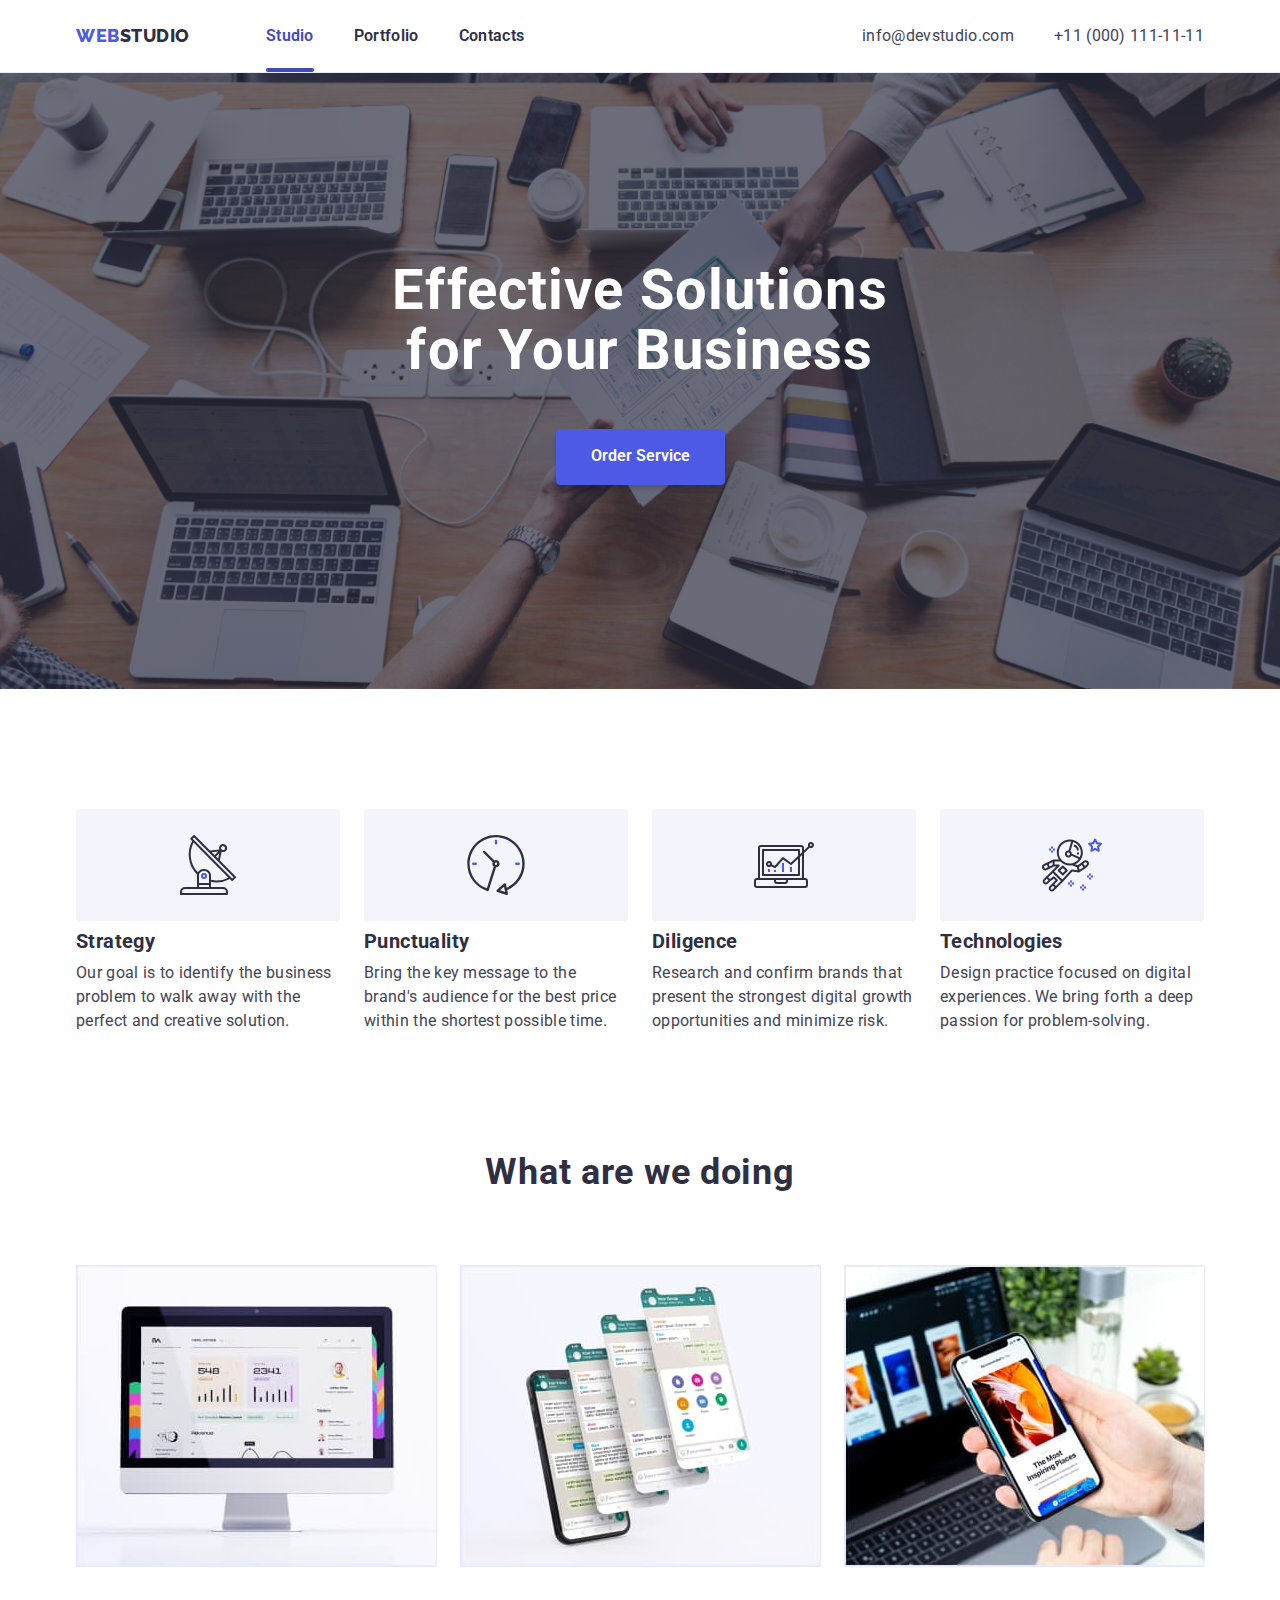
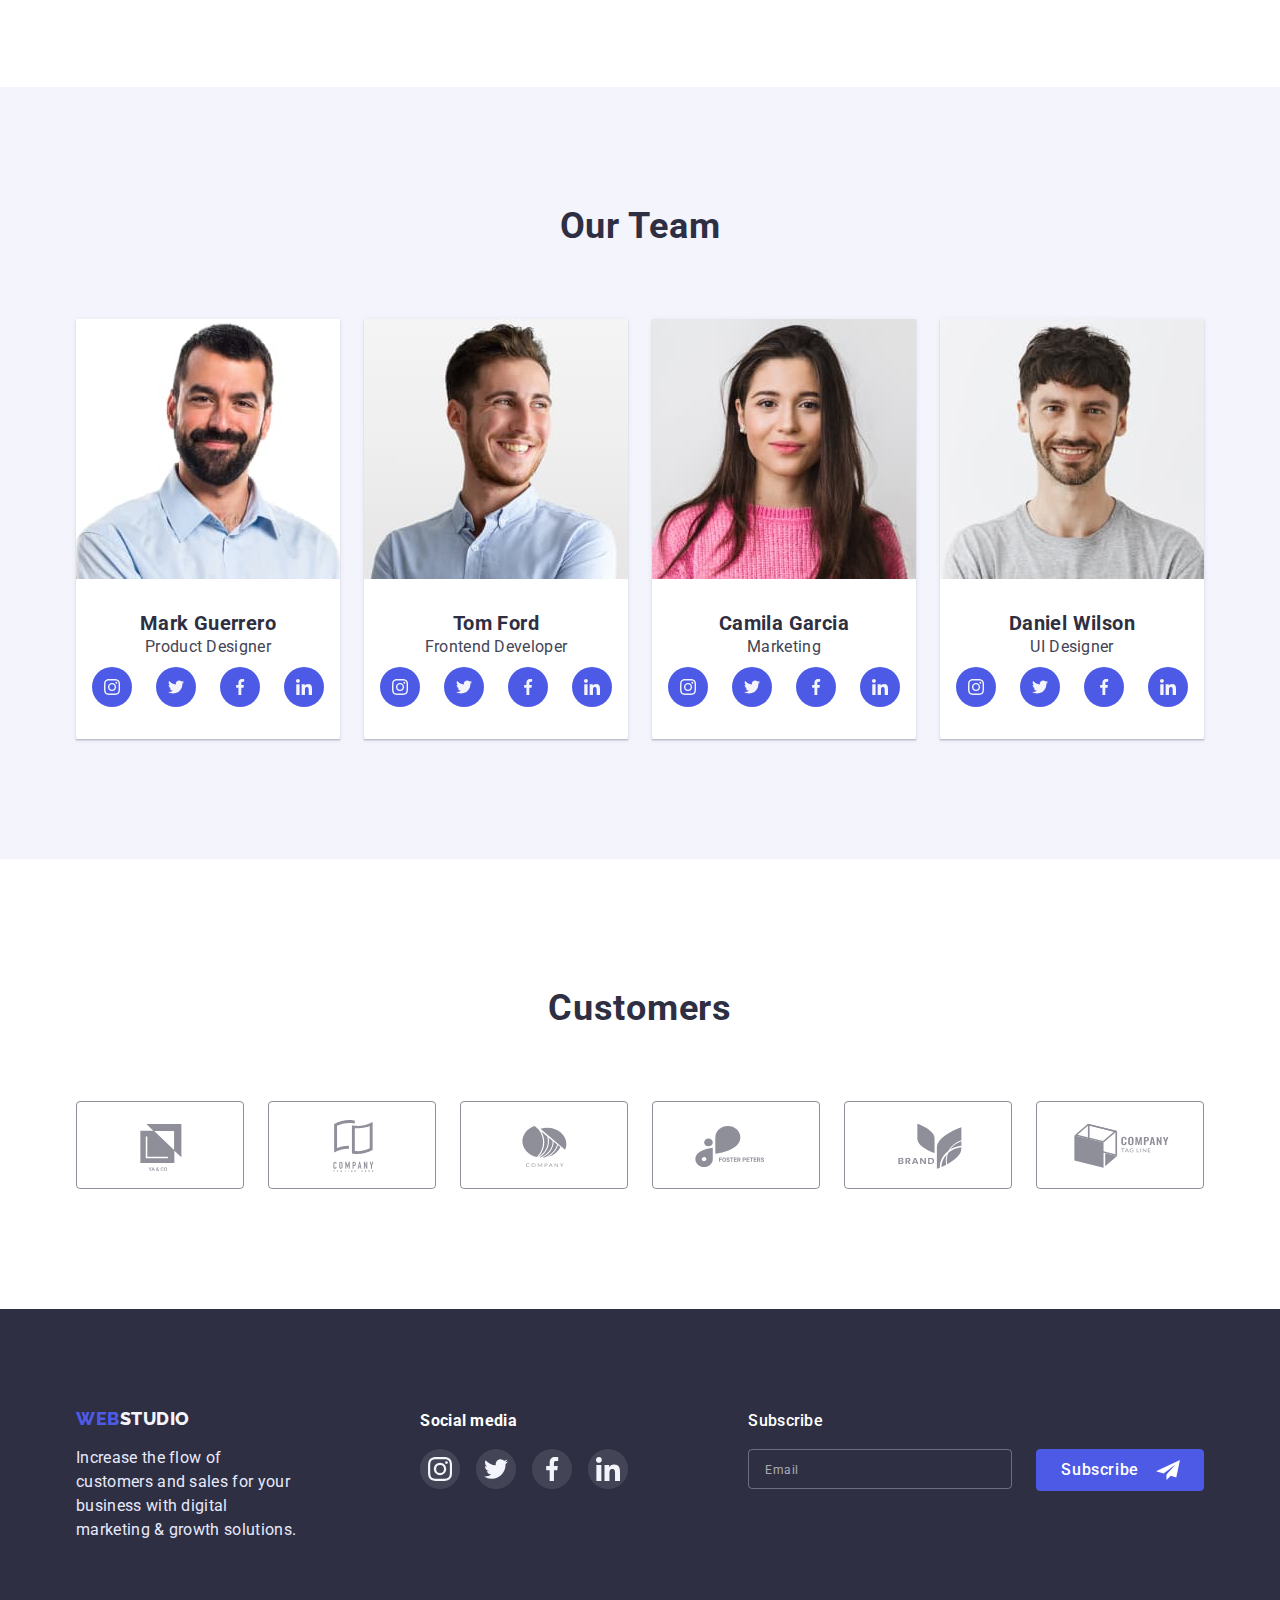
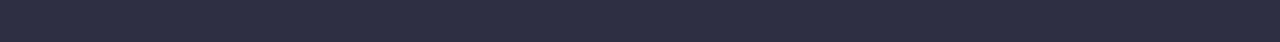
==== index.html @ a098344a "goit-markup-hw-06" ====
<!DOCTYPE html>
<html lang="en">
  <head>
    <meta charset="UTF-8" />
    <meta http-equiv="X-UA-Compatible" content="IE=edge" />
    <meta name="viewport" content="width=device-width, initial-scale=1.0" />
    <title>WebStudio</title>
    <link rel="preconnect" href="https://fonts.googleapis.com" />
    <link rel="preconnect" href="https://fonts.gstatic.com" crossorigin />
    <link
      href="https://fonts.googleapis.com/css2?family=Raleway:wght@800&family=Roboto:wght@400;500;700;900&display=swap"
      rel="stylesheet"
    />
    <link
      rel="stylesheet"
      href="https://cdnjs.cloudflare.com/ajax/libs/modern-normalize/1.0.0/modern-normalize.min.css"
    />
    <link rel="stylesheet" href="./css/styles.css" />
  </head>
  <body>
    <header class="beginning">
      <div class="container">
        <nav class="navigation">
          <a class="logo link" href="./index.html"
            ><span class="box-logo">web</span>studio</a
          >
          <ul class="header list">
            <li class="header-item">
              <a class="header-link link current" href="./index.html">Studio</a>
            </li>
            <li class="header-item">
              <a class="header-link link" href="./portfolio.html">Portfolio</a>
            </li>
            <li class="header-item">
              <a class="header-link link" href="">Contacts</a>
            </li>
          </ul>
        </nav>
        <ul class="contact list">
          <li class="contact-item">
            <a class="contact-link link" href="maito:info@devstudio.com"
              >info@devstudio.com</a
            >
          </li>
          <li class="contact-item">
            <a class="contact-link link" href="tel:+110001111111"
              >+11 (000) 111-11-11</a
            >
          </li>
        </ul>
      </div>
    </header>
    <main>
      <!-- Solutions for Your Business -->
      <section class="hero">
        <div class="container">
          <h1 class="hero-title">Effective Solutions for Your Business</h1>
          <button type="button" class="heto-btn btn" data-modal-open>
            Order Service
          </button>
        </div>
      </section>
      <!-- Solutions for Your Business -->
      <section class="benefits">
        <div class="container">
          <h2 class="visually-hidden">Solutions for Your Business</h2>
          <ul class="benefits-list list">
            <li class="benefits-item">
              <div class="feature-link lihk">
                <svg class="feature-icon" width="60" height="64">
                  <use href="./images/symbol-defs.svg#icon-antenna"></use>
                </svg>
              </div>
              <h3 class="benefits-pre-text">Strategy</h3>
              <p class="benefits-text">
                Our goal is to identify the business problem to walk away with
                the perfect and creative solution.
              </p>
            </li>
            <li class="benefits-item">
              <div class="feature-link lihk">
                <svg class="feature-icon" width="60" height="64">
                  <use href="./images/symbol-defs.svg#icon-clock"></use>
                </svg>
              </div>
              <h3 class="benefits-pre-text">Punctuality</h3>
              <p class="benefits-text">
                Bring the key message to the brand's audience for the best price
                within the shortest possible time.
              </p>
            </li>
            <li class="benefits-item">
              <div class="feature-link lihk">
                <svg class="feature-icon" width="60" height="64">
                  <use href="./images/symbol-defs.svg#icon-diagram"></use>
                </svg>
              </div>
              <h3 class="benefits-pre-text">Diligence</h3>
              <p class="benefits-text">
                Research and confirm brands that present the strongest digital
                growth opportunities and minimize risk.
              </p>
            </li>
            <li class="benefits-item">
              <div class="feature-link lihk">
                <svg class="feature-icon" width="60" height="64">
                  <use href="./images/symbol-defs.svg#icon-astronaut"></use>
                </svg>
              </div>
              <h3 class="benefits-pre-text">Technologies</h3>
              <p class="benefits-text">
                Design practice focused on digital experiences. We bring forth a
                deep passion for problem-solving.
              </p>
            </li>
          </ul>
        </div>
      </section>
      <!--What are we doing-->
      <section class="item">
        <div class="container">
          <h2 class="item-text">What are we doing</h2>
          <ul class="item-list list">
            <li class="item-pic">
              <img
                src="./images/rectangle1.jpg"
                alt="Computer"
                width="360"
                height="300"
              />
            </li>
            <li class="item-pic">
              <img
                src="./images/rectangle2.jpg"
                alt="Social Network"
                width="360"
                height="300"
              />
            </li>
            <li class="item-pic">
              <img
                src="./images/rectangle3.jpg"
                alt="Telephone"
                width="360"
                height="300"
              />
            </li>
          </ul>
        </div>
      </section>
      <!-- Our Team -->
      <section class="command">
        <div class="container">
          <h2 class="command-caption">Our Team</h2>
          <ul class="comand-list list">
            <li class="comand-item">
              <img
                src="./images/markguerrero.jpg"
                alt="Member of our team Mark Guerrero"
                width="264"
                height="260"
              />
              <div class="text-list">
                <h3 class="command-pre-text">Mark Guerrero</h3>
                <p class="command-text">Product Designer</p>
                <ul class="command-icon list">
                  <li class="command-icon-item">
                    <a href="#" class="command-icon-link link">
                      <svg width="16" height="16">
                        <use
                          href="./images/symbol-defs.svg#icon-instagram"
                        ></use>
                      </svg>
                    </a>
                  </li>
                  <li class="command-icon-item">
                    <a href="#" class="command-icon-link link">
                      <svg width="16" height="16">
                        <use href="./images/symbol-defs.svg#icon-twitter"></use>
                      </svg>
                    </a>
                  </li>
                  <li class="command-icon-item">
                    <a href="#" class="command-icon-link link">
                      <svg width="16" height="16">
                        <use
                          href="./images/symbol-defs.svg#icon-facebook"
                        ></use>
                      </svg>
                    </a>
                  </li>
                  <li class="command-icon-item">
                    <a href="#" class="command-icon-link link">
                      <svg width="16" height="16">
                        <use
                          href="./images/symbol-defs.svg#icon-linkedin"
                        ></use>
                      </svg>
                    </a>
                  </li>
                </ul>
              </div>
            </li>
            <li class="comand-item">
              <img
                src="./images/tomford.jpg"
                alt="Member of our team Tom Ford"
                width="264"
                height="260"
              />
              <div class="text-list">
                <h3 class="command-pre-text">Tom Ford</h3>
                <p class="command-text">Frontend Developer</p>
                <ul class="command-icon list">
                  <li class="command-icon-item">
                    <a href="#" class="command-icon-link link">
                      <svg width="16" height="16">
                        <use
                          href="./images/symbol-defs.svg#icon-instagram"
                        ></use>
                      </svg>
                    </a>
                  </li>
                  <li class="command-icon-item">
                    <a href="#" class="command-icon-link link">
                      <svg width="16" height="16">
                        <use href="./images/symbol-defs.svg#icon-twitter"></use>
                      </svg>
                    </a>
                  </li>
                  <li class="command-icon-item">
                    <a href="#" class="command-icon-link link">
                      <svg width="16" height="16">
                        <use
                          href="./images/symbol-defs.svg#icon-facebook"
                        ></use>
                      </svg>
                    </a>
                  </li>
                  <li class="command-icon-item">
                    <a href="#" class="command-icon-link link">
                      <svg width="16" height="16">
                        <use
                          href="./images/symbol-defs.svg#icon-linkedin"
                        ></use>
                      </svg>
                    </a>
                  </li>
                </ul>
              </div>
            </li>
            <li class="comand-item">
              <img
                src="./images/camilagarcia.jpg"
                alt="Member of our team Camila Garcia"
                width="264"
                height="260"
              />
              <div class="text-list">
                <h3 class="command-pre-text">Camila Garcia</h3>
                <p class="command-text">Marketing</p>

                <ul class="command-icon list">
                  <li class="command-icon-item">
                    <a href="#" class="command-icon-link link">
                      <svg width="16" height="16">
                        <use
                          href="./images/symbol-defs.svg#icon-instagram"
                        ></use>
                      </svg>
                    </a>
                  </li>
                  <li class="command-icon-item">
                    <a href="#" class="command-icon-link link">
                      <svg width="16" height="16">
                        <use href="./images/symbol-defs.svg#icon-twitter"></use>
                      </svg>
                    </a>
                  </li>
                  <li class="command-icon-item">
                    <a href="#" class="command-icon-link link">
                      <svg width="16" height="16">
                        <use
                          href="./images/symbol-defs.svg#icon-facebook"
                        ></use>
                      </svg>
                    </a>
                  </li>
                  <li class="command-icon-item">
                    <a href="#" class="command-icon-link link">
                      <svg width="16" height="16">
                        <use
                          href="./images/symbol-defs.svg#icon-linkedin"
                        ></use>
                      </svg>
                    </a>
                  </li>
                </ul>
              </div>
            </li>
            <li class="comand-item">
              <img
                src="./images/danielwilson.jpg"
                alt="Member of our team Daniel Wilson"
                width="264"
                height="260"
              />
              <div class="text-list">
                <h3 class="command-pre-text">Daniel Wilson</h3>
                <p class="command-text">UI Designer</p>
                <ul class="command-icon list">
                  <li class="command-icon-item">
                    <a href="#" class="command-icon-link link">
                      <svg width="16" height="16">
                        <use
                          href="./images/symbol-defs.svg#icon-instagram"
                        ></use>
                      </svg>
                    </a>
                  </li>
                  <li class="command-icon-item">
                    <a href="#" class="command-icon-link link">
                      <svg width="16" height="16">
                        <use href="./images/symbol-defs.svg#icon-twitter"></use>
                      </svg>
                    </a>
                  </li>
                  <li class="command-icon-item">
                    <a href="#" class="command-icon-link link">
                      <svg width="16" height="16">
                        <use
                          href="./images/symbol-defs.svg#icon-facebook"
                        ></use>
                      </svg>
                    </a>
                  </li>
                  <li class="command-icon-item">
                    <a href="#" class="command-icon-link link">
                      <svg width="16" height="16">
                        <use
                          href="./images/symbol-defs.svg#icon-linkedin"
                        ></use>
                      </svg>
                    </a>
                  </li>
                </ul>
              </div>
            </li>
          </ul>
        </div>
      </section>
      <section class="section-container">
        <div class="container">
          <h2 class="customers">Customers</h2>
          <ul class="customers-list list">
            <li class="customers-item">
              <a href="#" class="customers-link link">
                <svg class="customers-icon" width="104px" height="56px">
                  <use href="./images/symbol-defs.svg#icon-ya"></use>
                </svg>
              </a>
            </li>
            <li class="customers-item">
              <a href="#" class="customers-link link">
                <svg width="104" height="56">
                  <use
                    class="customers-icon"
                    href="./images/symbol-defs.svg#icon-companyth"
                  ></use>
                </svg>
              </a>
            </li>
            <li class="customers-item">
              <a href="#" class="customers-link link">
                <svg width="104" height="56">
                  <use
                    class="customers-icon"
                    href="./images/symbol-defs.svg#icon-company"
                  ></use>
                </svg>
              </a>
            </li>
            <li class="customers-item">
              <a href="#" class="customers-link link">
                <svg width="104" height="56">
                  <use
                    class="customers-icon"
                    href="./images/symbol-defs.svg#icon-foster"
                  ></use>
                </svg>
              </a>
            </li>
            <li class="customers-item">
              <a href="#" class="customers-link link">
                <svg class="customers-icon" width="104" height="56">
                  <use href="./images/symbol-defs.svg#icon-brand"></use>
                </svg>
              </a>
            </li>
            <li class="customers-item">
              <a href="#" class="customers-link link">
                <svg class="customers-icon" width="104" height="56">
                  <use href="./images/symbol-defs.svg#icon-companytl"></use>
                </svg>
              </a>
            </li>
          </ul>
        </div>
      </section>
    </main>
    <footer class="ending">
      <div class="container">
        <div class="footer-text">
          <a class="log link" href="./index.html">
            <span class="box-log">web</span>studio</a
          >
          <p class="text">
            Increase the flow of customers and sales for your business with
            digital marketing & growth solutions.
          </p>
        </div>
        <div class="footer-social">
          <h2 class="social-text">Social media</h2>
          <ul class="social-media-list list">
            <li class="social-media-item">
              <a href="#" class="social-media-link link">
                <svg width="24" height="24">
                  <use href="./images/symbol-defs.svg#icon-instagram"></use>
                </svg>
              </a>
            </li>
            <li class="social-media-item">
              <a href="#" class="social-media-link link">
                <svg width="24" height="24">
                  <use href="./images/symbol-defs.svg#icon-twitter"></use>
                </svg>
              </a>
            </li>
            <li class="social-media-item">
              <a href="#" class="social-media-link link">
                <svg width="24" height="24">
                  <use href="./images/symbol-defs.svg#icon-facebook"></use>
                </svg>
              </a>
            </li>
            <li class="social-media-item">
              <a href="#" class="social-media-link link">
                <svg width="24" height="24">
                  <use href="./images/symbol-defs.svg#icon-linkedin"></use>
                </svg>
              </a>
            </li>
          </ul>
        </div>
        <div class="subscribe-footer">
          <p class="subscribe-text">Subscribe</p>
          <div class="subscribe-wrap">
            <input
              class="subscribe-input"
              name="user-email"
              type="email"
              placeholder="Email"
            />
            <div class="subscribe-btn-icon">
              <button class="subscribe-btn" type="submit">Subscribe</button>
            </div>
          </div>
        </div>
      </div>
    </footer>
    <div class="backdrop is-hidden" data-modal>
      <div class="modal">
        <button class="backdrop-btn" data-modal-close type="button">
          <svg class="backdrop-img" width="8" height="8">
            <use href="./images/symbol-defs.svg#icon-Vector"></use>
          </svg>
        </button>
        <p class="modal-text">Leave your contacts and we will call you back</p>
        <form class="modal-form">
          <div class="modal-field">
            <label for="user-name" class="user-text">Name</label>
            <div class="modal-img">
              <input
                class="modal-input"
                id="ucer-name"
                name="user-name"
                type="text"
              />
              <svg class="input-img" width="12" height="12">
                <use href="./images/symbol-defs.svg#icon-name"></use>
              </svg>
            </div>
          </div>
          <div class="modal-field">
            <label for="user-tel" class="user-text">Phone</label>
            <div class="modal-img">
              <input
                class="modal-input"
                id="ucer-tel"
                name="user-tel"
                type="tel"
              />
              <svg class="input-img" width="12" height="12">
                <use href="./images/symbol-defs.svg#icon-tel"></use>
              </svg>
            </div>
          </div>
          <div class="modal-field">
            <label for="user-email" class="user-text">Email</label>
            <div class="modal-img">
              <input
                class="modal-input"
                id="ucer-email"
                name="user-email"
                type="email"
              />
              <svg class="input-img" width="12" height="12">
                <use href="./images/symbol-defs.svg#icon-email"></use>
              </svg>
            </div>
          </div>
          <div class="modal-field">
            <label for="user-content" class="user-text">Comment</label>
            <textarea
              class="modal-content"
              id="ucer-content"
              name="user-content"
              placeholder="Text input"
            ></textarea>
          </div>
          <div class="privacy-wrap">
            <input
              class="privacy-input visually-hidden"
              id="privacy"
              name="privacy"
              type="checkbox"
            />
            <label for="privacy" class="privacy-text"
              ><span class="privacy-icon">
                <svg class="check-icon" width="10" height="8">
                  <use href="./images/symbol-defs.svg#icon-privacy"></use>
                </svg>
              </span>
              I accept the terms and conditions of the&nbsp;
              <a class="privacy-link" href="">Privacy Policy</a></label
            >
          </div>
          <div class="input-btn-wrap">
            <button class="input-btn" type="submit">Send</button>
          </div>
        </form>
      </div>
    </div>
    <script src="./js/modal.js"></script>
  </body>
</html>
---- css/styles.css ----
p,
h1,
h2,
h3 {
  margin: 0;
}

ul {
  margin: 0;
  padding-left: 0;
}

img {
  display: block;
}

:root {
  --brand-color: #2e2f42;
  --text-color: #ffffff;
  --caption-color: #434455;
  --font-size: 16px;
  --text: "Raleway", sans-serif;
  --size-text: 800;
  --transition: 250ms cubic-bezier(0.4, 0, 0.2, 1);
}

body {
  font-family: "Roboto", sans-serif;
  background: #ffffff;
  color: #2e2f42;
}

.container {
  width: 1158px;
  padding-left: 15px;
  padding-right: 15px;
  margin: 0 auto;
  /* outline: 2px solid tomato; */
}

.visually-hidden {
  position: absolute;
  width: 1px;
  height: 1px;
  margin: -1px;
  border: 0;
  padding: 0;
  white-space: nowrap;
  clip-path: inset(100%);
  clip: rect(0 0 0 0);
  overflow: hidden;
}

.link {
  text-decoration: none;
}

.list {
  list-style: none;
}

/* -----------header--------- */

.beginning {
  /* background: #ffffff; */
  padding-top: 24px;
  padding-bottom: 24px;
  border-bottom: 1px solid #e7e9fc;
  box-shadow: 0px 2px 1px rgba(46, 47, 66, 0.08),
    0px 1px 1px rgba(46, 47, 66, 0.16), 0px 1px 6px rgba(46, 47, 66, 0.08);
}

.navigation {
  display: flex;
  align-items: center;
}

.beginning > .container {
  display: flex;
  align-items: center;
}

.logo {
  font-family: var(--text);
  font-weight: var(--size-text);
  font-size: 18px;
  line-height: 1.33;
  letter-spacing: 0.03em;
  text-transform: uppercase;
  color: var(--brand-color);
  margin-right: 76px;
}

.box-logo {
  font-family: var(--text);
  font-weight: var(--size-text);
  font-size: 18px;
  line-height: 1.33;
  letter-spacing: 0.03em;
  text-transform: uppercase;
  color: #4d5ae5;
}

.header {
  display: flex;
  gap: 40px;
}
.header-link {
  font-weight: 600;
  font-size: var(--font-size);
  line-height: 1.5;
  letter-spacing: 0.02em;
  color: #2e2f42;
  transition-property: color;
  transition-duration: 250ms;
  transition-timing-function: cubic-bezier(0.4, 0, 0.2, 1);
}
.header-item {
  position: relative;
}
.header-link.current {
  color: #404bbf;
}
.header-link.current::after {
  content: "";
  position: absolute;
  left: 0;
  bottom: -100%;
  width: 100%;
  height: 4px;
  border-radius: 2px;
  display: block;
  background-color: #404bbf;
}
.header-link:hover,
.header-link:focus {
  color: #404bbf;
}
.contact {
  display: flex;
  margin-left: auto;
}
.contact-link {
  font-size: var(--font-size);
  line-height: 1.5;
  letter-spacing: 0.02em;
  color: var(--caption-color);
  /* transition-property: color;
  transition-duration: 250ms;
  transition-timing-function: cubic-bezier(0.4, 0, 0.2, 1); */
  transition: color var(--transition);
}
.contact-link:hover,
.contact-link:focus {
  color: #404bbf;
}
.contact-item:not(:last-child) {
  margin-right: 40px;
}

/* ----------hero------------- */
.hero {
  background-color: var(--brand-color);
  padding-top: 188px;
  padding-bottom: 204px;
  background-image: linear-gradient(
      rgba(46, 47, 66, 0.7),
      rgba(46, 47, 66, 0.7)
    ),
    url(../images/hero.png);
  background-repeat: no-repeat;
  background-position: center;
  background-size: cover;
  max-width: 1440px;
  margin: 0 auto;
}

.hero-title {
  font-size: 56px;
  line-height: 1.07;
  text-align: center;
  color: var(--text-color);
  letter-spacing: 0.02em;
  margin-bottom: 48px;
  max-width: 496px;
  margin-right: auto;
  margin-left: auto;
}

.hero > .container {
  text-align: center;
}

.heto-btn {
  font-family: inherit;
  font-weight: 600;
  font-size: var(--font-size);
  line-height: 1.18;
  cursor: pointer;
  min-width: 169px;
  min-height: 56px;
  background: #4d5ae5;
  color: var(--text-color);
  border-radius: 4px;
  border: 1px solid #4d5ae5;
  padding: 16px 32px;
  box-shadow: 0px 4px 4px rgba(0, 0, 0, 0.15);
  transition: background var(--transition), border var(--transition),
    box-shadow var(--transition);
}

.heto-btn:hover,
.heto-btn:focus {
  background: #404bbf;
  border: 1px solid #404bbf;
  box-shadow: 0px 4px 4px rgba(0, 0, 0, 0.15);
}

/* -------------benefits------------- */
.benefits {
  padding-top: 120px;
  padding-bottom: 120px;
}
.feature-link {
  width: 264px;
  height: 112px;
  background: #f4f4fd;
  border-radius: 4px;
  display: flex;
  justify-content: center;
  align-items: center;
  margin-bottom: 8px;
}
.benefits-list {
  display: flex;
  gap: 24px;
}
.benefits-item {
  width: calc((100% - 72px) / 4);
}
.benefits-pre-text {
  font-size: 20px;
  line-height: 1.2;
  letter-spacing: 0.02em;
  margin-bottom: 8px;
}
.benefits-text {
  font-size: 16px;
  line-height: 1.5;
  letter-spacing: 0.02em;
  color: var(--caption-color);
}

/* ----------item------ */
.item {
  padding-bottom: 120px;
}

.item-text {
  font-size: 36px;
  line-height: 1.11;
  text-align: center;
  letter-spacing: 0.02em;
  margin-bottom: 72px;
}

.item-list {
  display: flex;
  gap: 24px;
}

.item-pic {
  width: calc((100% - 48px) / 3);
  border: 1px solid #e7e9fc;
}

/* ------------command--------- */
.command {
  background: #f4f4fd;
  padding-top: 120px;
  padding-bottom: 120px;
}

.command-caption {
  font-size: 36px;
  line-height: 1.11;
  text-align: center;
  letter-spacing: 0.02em;
  margin-bottom: 72px;
}

.comand-list {
  display: flex;
  gap: 24px;
}

.comand-item {
  width: calc((100%-72px) / 4);
  box-shadow: 0px 1px 6px rgba(46, 47, 66, 0.08),
    0px 1px 1px rgba(46, 47, 66, 0.16), 0px 2px 1px rgba(46, 47, 66, 0.08);
}

.command-pre-text {
  font-size: 20px;
  line-height: 1.2;
  text-align: center;
  letter-spacing: 0.02em;
}

.command-text {
  font-size: var(--font-size);
  line-height: 1.5;
  text-align: center;
  letter-spacing: 0.02em;
  color: var(--caption-color);
}

.text-list {
  border-radius: 0px 0px 4px 4px;
  background-color: #fff;
  width: 264px;
  padding: 32px 16px;
}
.command-icon {
  display: flex;
  gap: 24px;
  margin-top: 8px;
}
.command-icon-item {
  width: 40px;
  height: 40px;
}
.command-icon-link {
  width: 100%;
  height: 100%;
  display: flex;
  justify-content: center;
  align-items: center;
  background: #4d5ae5;
  border-radius: 50%;
  fill: #f4f4fd;
  transition: background var(--transition);
}
.command-icon-link:hover,
.command-icon-link:focus {
  background: #404bbf;
}
/* ----------customers------------- */
.section-container {
  padding-top: 130px;
  padding-bottom: 120px;
}
.customers {
  font-size: 36px;
  line-height: 1.11;
  text-align: center;
  letter-spacing: 0.02em;
  text-transform: capitalize;
  color: #2e2f42;
  margin-bottom: 72px;
}
.customers-list {
  display: flex;
  gap: 24px;
}
.customers-item {
  width: calc((100% - 120px) / 6);
  height: 88px;
}
.customers-link {
  width: 100%;
  height: 100%;
  display: flex;
  justify-content: center;
  align-items: center;
  border: 1px solid #8e8f99;
  fill: #8e8f99;
  border-radius: 4px;
  transition: border-color var(--transition), fill var(--transition);
}
.customers-link:hover,
.customers-link:focus {
  border-color: #404bbf;
}
.customers-link:hover,
.customers-link:focus .customers-icon {
  fill: #404bbf;
}

/* ---------footer ----------*/
.ending > .container {
  display: flex;
  gap: 120px;
}

/* .footer-social {
 max-width: 208px;
} */
.ending {
  background: #2e2f42;
  padding-top: 100px;
  padding-bottom: 100px;
}
.log {
  font-family: var(--text);
  font-weight: var(--size-text);
  font-size: 18px;
  line-height: 1.16;
  letter-spacing: 0.03em;
  text-transform: uppercase;
  color: #f4f4fd;
}

.box-log {
  font-family: var(--text);
  font-weight: var(--size-text);
  font-size: 18px;
  line-height: 1.16;
  letter-spacing: 0.03em;
  text-transform: uppercase;
  color: #4d5ae5;
}

.text {
  font-size: var(--font-size);
  line-height: 1.5;
  letter-spacing: 0.02em;
  color: #e7e9fc;
  margin-top: 16px;
  max-width: 264px;
}

.social-media-list {
  display: flex;
  gap: 16px;
  margin-top: 16px;
}
.social-media-item {
  width: 40px;
  height: 40px;
}
.social-media-link {
  width: 100%;
  height: 100%;
  display: flex;
  align-items: center;
  justify-content: center;
  border-radius: 50%;
  background-color: rgba(255, 255, 255, 0.1);
  fill: #f4f4fd;
  transition: background-color var(--transition);
}
.social-media-link:hover,
.social-media-link:focus {
  background-color: #31d0aa;
}
.social-text {
  font-size: 16px;
  line-height: 1.5;
  letter-spacing: 0.02em;
  color: #ffffff;
}
.subscribe-wrap {
  display: flex;
  justify-content: center;
  gap: 24px;
}
.subscribe-text {
  font-family: "Roboto", sans-serif;
  font-style: normal;
  font-weight: 500;
  font-size: 16px;
  line-height: 1.5;
  letter-spacing: 0.02em;
  color: #ffffff;
  margin-bottom: 16px;
}
.subscribe-input {
  width: 264px;
  height: 40px;
  border: 1px solid rgba(255, 255, 255, 0.3);
  background-color: transparent;
  outline: none;
  border-radius: 4px;
  padding-top: 8px;
  padding-bottom: 8px;
  padding-left: 16px;
  color: #ffffff99;
}
.subscribe-input::placeholder {
  font-family: "Roboto", sans-serif;
  font-weight: 400;
  font-size: 12px;
  line-height: 2;
  letter-spacing: 0.04em;
  color: rgba(255, 255, 255, 0.6);
}

.subscribe-btn {
  padding: 8px 64px 8px 24px;
  font-family: "Roboto", sans-serif;
  font-style: normal;
  font-weight: 500;
  font-size: 16px;
  line-height: 1.5;
  letter-spacing: 0.04em;
  color: #ffffff;
  background: #4d5ae5;
  border: 1px solid #4d5ae5;
  border-radius: 4px;
  cursor: pointer;
}
.subscribe-btn-icon {
  position: relative;
}
.subscribe-btn::after {
  content: "";
  width: 24px;
  height: 20px;
  background-image: url(../images/btn-email.svg);
  position: absolute;
  top: 50%;
  right: 24px;
  transform: translateY(-50%);
}
/* --------portfolio------- */
.portfolio {
  padding-top: 96px;
  padding-bottom: 120px;
}

.portfolio-list {
  margin-bottom: 72px;
  display: flex;
  justify-content: center;
  gap: 24px;
}
.portfolio-btn {
  font-family: inherit;
  font-weight: 600;
  font-size: var(--font-size);
  line-height: 1.5;
  text-align: center;
  letter-spacing: 0.04em;
  background: #f4f4fd;
  color: #4d5ae5;
  cursor: pointer;
  min-height: 48px;
  border: 1px solid #e7e9fc;
  border-radius: 4px;
  padding: 12px 24px;
  transition: background var(--transition), color var(--transition),
    border var(--transition), box-shadow var(--transition);
}

.portfolio-btn:hover,
.portfolio-btn:focus {
  background: #404bbf;
  color: #ffffff;
  border: 1px solid #404bbf;
  box-shadow: 0px 3px 1px rgba(0, 0, 0, 0.1), 0px 2px 1px rgba(0, 0, 0, 0.08),
    0px 2px 2px rgba(0, 0, 0, 0.12);
}
/* --------about------ */
.about-list {
  display: flex;
  flex-wrap: wrap;
  row-gap: 48px;
  column-gap: 24px;
}

.about-item {
  background: #ffffff;
  width: calc((100% - 48px) / 3);
  box-shadow: 0px 1px 6px rgba(46, 47, 66, 0.08);
  transition: box-shadow var(--transition);
}

.about-item:hover,
.about-item:focus {
  box-shadow: 0px 1px 6px rgba(46, 47, 66, 0.08),
    0px 1px 1px rgba(46, 47, 66, 0.16), 0px 2px 1px rgba(46, 47, 66, 0.08);
  /* cursor: pointer; */
}
.about-pre-text {
  color: #2e2f42;
  font-size: 20px;
  line-height: 1.2;
  letter-spacing: 0.02em;
  margin-bottom: 8px;
}

.about-text {
  font-size: var(--font-size);
  line-height: 1.5;
  letter-spacing: 0.02em;
  color: var(--caption-color);
}
.word {
  border: 1px solid #e7e9fc;
  border-top: none;
  padding: 32px 16px;
}
.about-icon {
  display: block;
}
.about-icon-wrap {
  position: relative;
  overflow: hidden;
}
.about-wrap {
  font-size: 16px;
  line-height: 1.5;
  letter-spacing: 0.02em;
  color: #f4f4fd;
  background: #4d5ae5;
  padding: 40px 32px 164px 32px;

  position: absolute;
  top: 0;
  left: 0;
  width: 100%;
  height: 100%;

  /* opacity: 0; */
  overflow: auto;
  transform: translateY(100%);
  transition: transform var(--transition);
}
.about-icon:hover .about-wrap,
.about-icon:focus .about-wrap {
  /* opacity: 1; */
  transform: translateY(0);
}
/* -----------modal----------- */
.backdrop {
  position: fixed;
  top: 0;
  left: 0;
  width: 100%;
  height: 100%;
  background: rgba(46, 47, 66, 0.4);
  transition: opacity var(--transition), pointer-events var(--transition),
    visibility var(--transition);
}
.backdrop.is-hidden {
  opacity: 0;
  pointer-events: none;
  visibility: hidden;
}
.modal {
  width: 408px;
  min-height: 584px;
  background: #fcfcfc;
  box-shadow: 0px 1px 1px rgba(0, 0, 0, 0.14), 0px 1px 3px rgba(0, 0, 0, 0.12),
    0px 2px 1px rgba(0, 0, 0, 0.2);
  border-radius: 4px;

  position: absolute;
  top: 50%;
  left: 50%;
  transform: translate(-50%, -50%) scale(1);
  transition: transform var(--transition);
  padding: 24px;
}
.backdrop.is-hidden .modal {
  transform: translate(-50%, -50%) scale(1.5);
}
.backdrop-btn {
  background: #e7e9fc;
  border: 1px solid rgba(0, 0, 0, 0.1);
  width: 24px;
  height: 24px;
  display: inline-block;
  box-sizing: border-box;
  border-radius: 50%;
  display: block;
  margin-left: auto;
  transition: background var(--transition), border-radius var(--transition),
    fill var(--transition);
  margin-bottom: 24px;
}
.backdrop-btn:hover,
.backdrop-btn:focus {
  background: #404bbf;
  border-radius: 50%;
  fill: #ffffff;
}
/* --------------modal-------------- */
.modal-text {
  font-family: "Roboto", sans-serif;
  font-weight: 500;
  font-size: 16px;
  line-height: 1.5;
  text-align: center;
  letter-spacing: 0.02em;
  color: #2e2f42;
  margin-bottom: 14px;
}

.modal-field + .modal-field {
  margin-top: 15px;
}
.user-text {
  font-family: "Roboto", sans-serif;
  font-style: normal;
  font-weight: 400;
  font-size: 12px;
  line-height: 1.33;
  letter-spacing: 0.04em;
  color: #8e8f99;
  margin-bottom: 4px;
}
.modal-img {
  position: relative;
}
.modal-input {
  width: 100%;
  height: 40px;
  background-color: transparent;
  outline: none;
  border: 1px solid rgba(33, 33, 33, 0.2);
  border-radius: 4px;
  padding: 11px 38px;
  transition: border var(--transition), border-radius var(--transition),
    fill var(--transition);
}
.modal-input:focus {
  border: 1px solid #4d5ae5;
  border-radius: 4px;
}
.modal-input:focus + .input-img {
  fill: #4d5ae5;
}
.input-img {
  position: absolute;
  left: 19px;
  top: 50%;
  transform: translateY(-50%);
}
.modal-content {
  padding: 8px 16px;
  width: 100%;
  height: 120px;
  border: 1px solid rgba(33, 33, 33, 0.2);
  border-radius: 4px;
  background-color: transparent;
  outline: none;
  resize: none;
}
.modal-content::placeholder {
  color: rgba(117, 117, 117, 0.5);
}
.input-btn {
  min-width: 169px;
  min-height: 56px;
  background: #4d5ae5;
  box-shadow: 0px 4px 4px rgba(0, 0, 0, 0.15);
  border-radius: 4px;
  border: 1px solid #4d5ae5;
  cursor: pointer;

  font-family: "Roboto", sans-serif;
  font-style: normal;
  font-weight: 500;
  font-size: 16px;
  line-height: 1.5;
  letter-spacing: 0.04em;
  color: #ffffff;
}
.input-btn-wrap {
  display: flex;
  align-items: center;
  justify-content: center;
}
.privacy-wrap {
  margin-top: 16px;
  margin-bottom: 24px;
}
.privacy-text {
  font-family: "Roboto", sans-serif;
  font-style: normal;
  font-weight: 400;
  font-size: 12px;
  line-height: 1.33;
  letter-spacing: 0.04em;
  color: #757575;
  display: flex;
  align-items: center;
}
.privacy-text .check-icon {
  width: 16px;
  height: 16px;
  border: 1px solid #2e2f42;
  border-radius: 2px;
  display: flex;
  align-items: center;
  justify-content: center;
  fill: transparent;
  margin-right: 8px;
  transition: background-color var(--transition), border var(--transition),
    fill var(--transition), border-radius var(--transition);
}
.privacy-input:checked + .privacy-text .check-icon {
  background-color: #404bbf;
  border: 1.25px solid #404bbf;
  border-radius: 2px;
  fill: #f4f4fd;
}
.privacy-link {
  color: #4d5ae5;
  display: block;
}
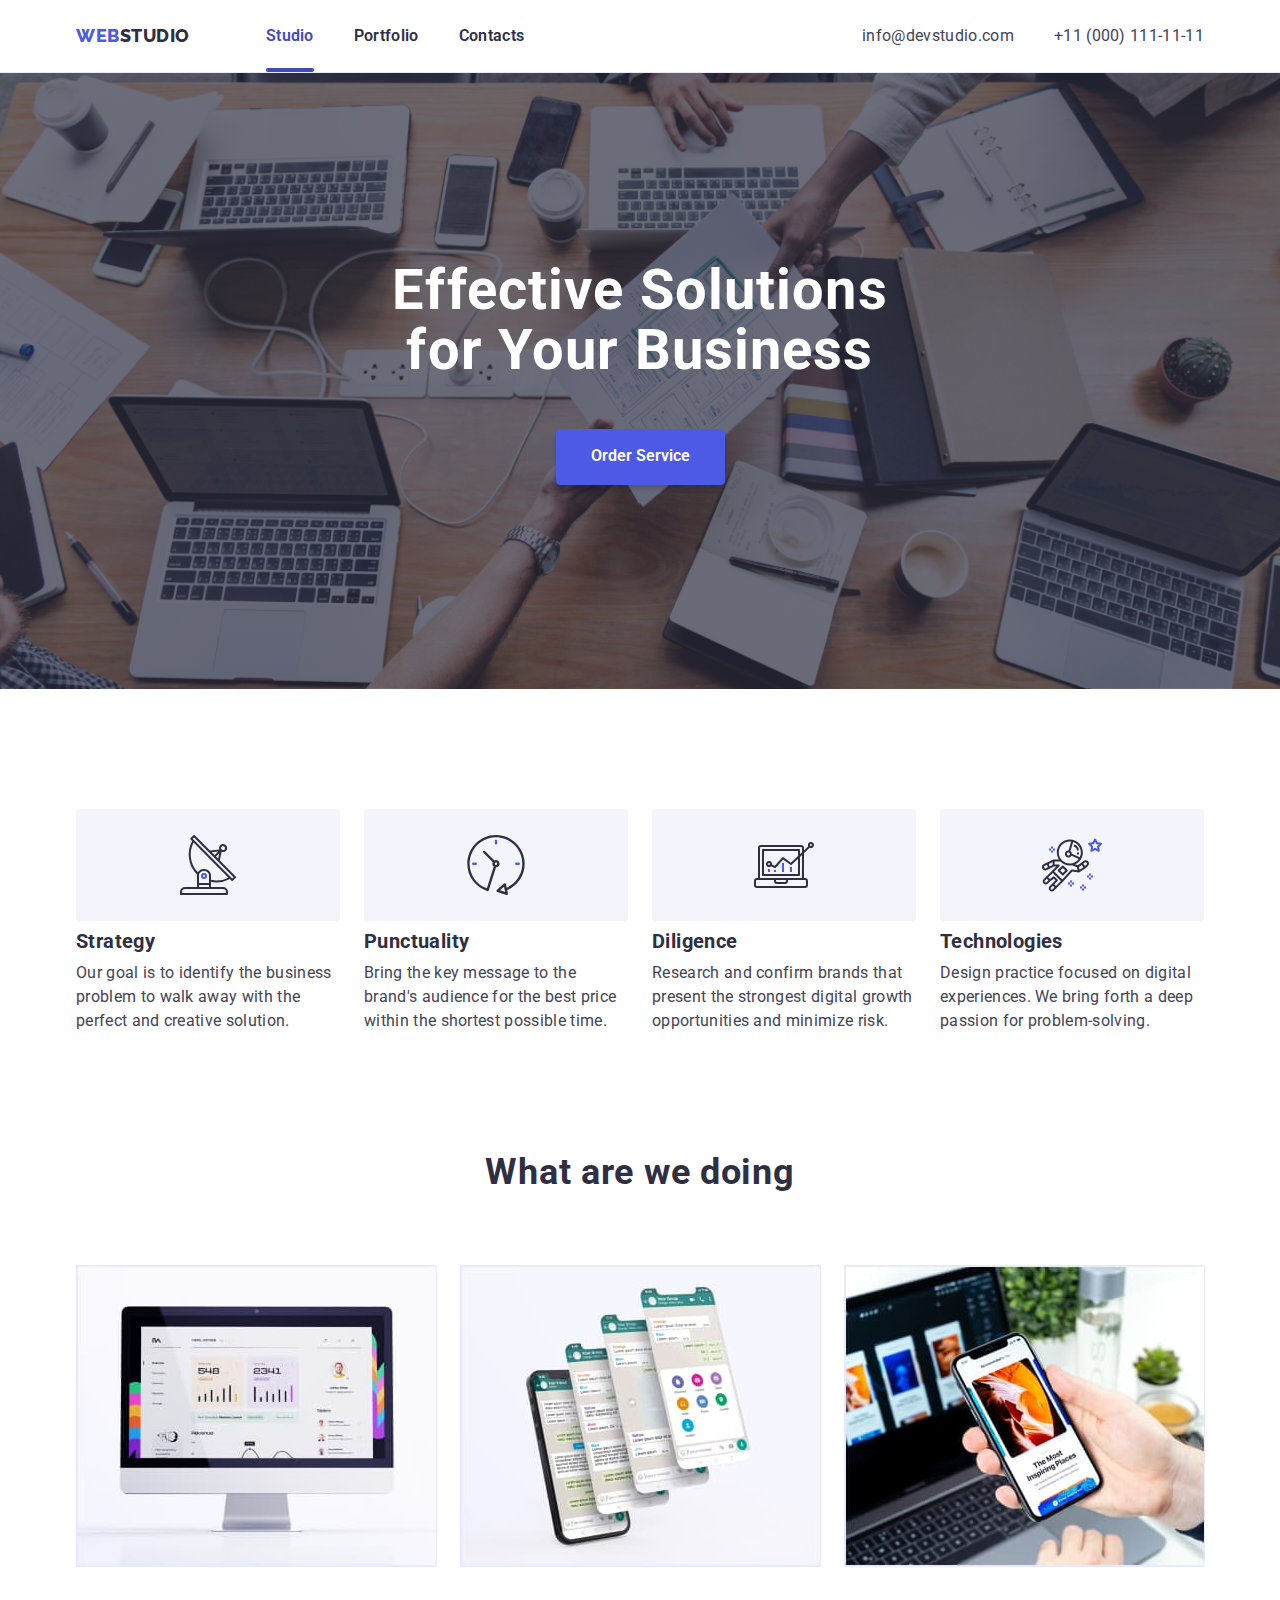
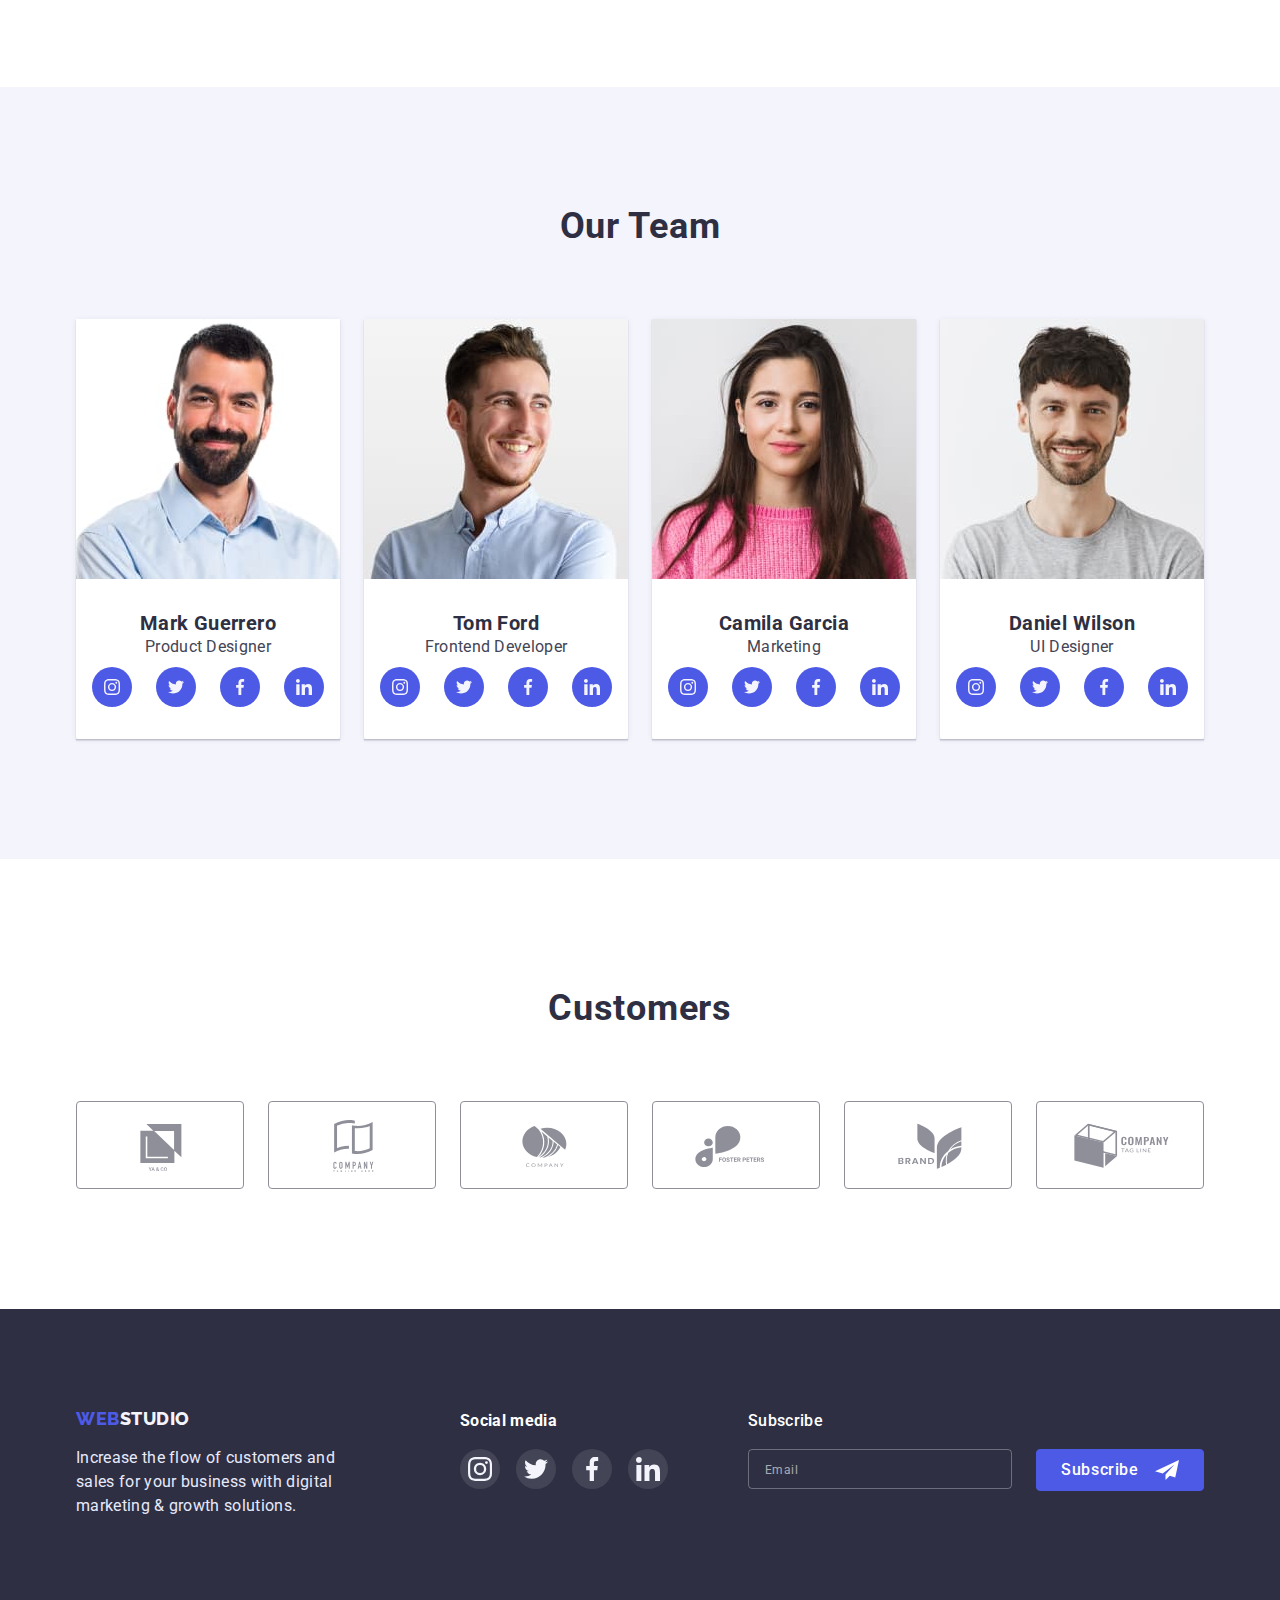
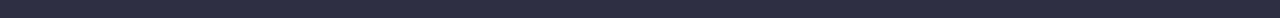
==== commit fdc70938: "виправлення" ====
--- a/index.html
+++ b/index.html
@@ -452,20 +452,19 @@
             </li>
           </ul>
         </div>
-        <div class="subscribe-footer">
-          <p class="subscribe-text">Subscribe</p>
+        <form class="subscribe-footer">
+          <label for="email" class="subscribe-text">Subscribe</label>
           <div class="subscribe-wrap">
             <input
+              id="email"
               class="subscribe-input"
               name="user-email"
               type="email"
               placeholder="Email"
             />
-            <div class="subscribe-btn-icon">
-              <button class="subscribe-btn" type="submit">Subscribe</button>
-            </div>
-          </div>
-        </div>
+            <button class="subscribe-btn" type="submit">Subscribe</button>
+          </div>
+        </form>
       </div>
     </footer>
     <div class="backdrop is-hidden" data-modal>
@@ -482,9 +481,12 @@
             <div class="modal-img">
               <input
                 class="modal-input"
-                id="ucer-name"
+                id="user-name"
                 name="user-name"
                 type="text"
+                pattern="[a-zA-Zа-яА-ЯіІїЇ]+$"
+                minlength="2"
+                required
               />
               <svg class="input-img" width="12" height="12">
                 <use href="./images/symbol-defs.svg#icon-name"></use>
@@ -496,9 +498,12 @@
             <div class="modal-img">
               <input
                 class="modal-input"
-                id="ucer-tel"
+                id="user-tel"
                 name="user-tel"
                 type="tel"
+                pattern="[0-9]{3}-[0-9]{3}-[0-9]{2}-[0-9]{2}"
+                title="xxx-xxx-xx-xx"
+                required
               />
               <svg class="input-img" width="12" height="12">
                 <use href="./images/symbol-defs.svg#icon-tel"></use>
@@ -510,9 +515,10 @@
             <div class="modal-img">
               <input
                 class="modal-input"
-                id="ucer-email"
+                id="user-email"
                 name="user-email"
                 type="email"
+                required
               />
               <svg class="input-img" width="12" height="12">
                 <use href="./images/symbol-defs.svg#icon-email"></use>
@@ -523,7 +529,7 @@
             <label for="user-content" class="user-text">Comment</label>
             <textarea
               class="modal-content"
-              id="ucer-content"
+              id="user-content"
               name="user-content"
               placeholder="Text input"
             ></textarea>
--- a/css/styles.css
+++ b/css/styles.css
@@ -390,12 +390,13 @@
 /* ---------footer ----------*/
 .ending > .container {
   display: flex;
-  gap: 120px;
-}
-
-/* .footer-social {
- max-width: 208px;
-} */
+}
+.footer-text {
+  margin-right: 120px;
+}
+.footer-social {
+  margin-right: 80px;
+}
 .ending {
   background: #2e2f42;
   padding-top: 100px;
@@ -474,6 +475,7 @@
   letter-spacing: 0.02em;
   color: #ffffff;
   margin-bottom: 16px;
+  display: block;
 }
 .subscribe-input {
   width: 264px;
@@ -485,7 +487,7 @@
   padding-top: 8px;
   padding-bottom: 8px;
   padding-left: 16px;
-  color: #ffffff99;
+  color: #FFFFFF;
 }
 .subscribe-input::placeholder {
   font-family: "Roboto", sans-serif;
@@ -508,9 +510,7 @@
   background: #4d5ae5;
   border: 1px solid #4d5ae5;
   border-radius: 4px;
-  cursor: pointer;
-}
-.subscribe-btn-icon {
+  cursor: pointer;  
   position: relative;
 }
 .subscribe-btn::after {
@@ -671,7 +671,6 @@
   border: 1px solid rgba(0, 0, 0, 0.1);
   width: 24px;
   height: 24px;
-  display: inline-block;
   box-sizing: border-box;
   border-radius: 50%;
   display: block;
@@ -679,6 +678,7 @@
   transition: background var(--transition), border-radius var(--transition),
     fill var(--transition);
   margin-bottom: 24px;
+  cursor: pointer;
 }
 .backdrop-btn:hover,
 .backdrop-btn:focus {
@@ -699,7 +699,7 @@
 }
 
 .modal-field + .modal-field {
-  margin-top: 15px;
+  margin-top: 8px;
 }
 .user-text {
   font-family: "Roboto", sans-serif;
@@ -710,6 +710,7 @@
   letter-spacing: 0.04em;
   color: #8e8f99;
   margin-bottom: 4px;
+  display: block;
 }
 .modal-img {
   position: relative;
@@ -722,8 +723,7 @@
   border: 1px solid rgba(33, 33, 33, 0.2);
   border-radius: 4px;
   padding: 11px 38px;
-  transition: border var(--transition), border-radius var(--transition),
-    fill var(--transition);
+  transition: border var(--transition), border-radius var(--transition);
 }
 .modal-input:focus {
   border: 1px solid #4d5ae5;
@@ -737,6 +737,7 @@
   left: 19px;
   top: 50%;
   transform: translateY(-50%);
+  transition: fill var(--transition);
 }
 .modal-content {
   padding: 8px 16px;
